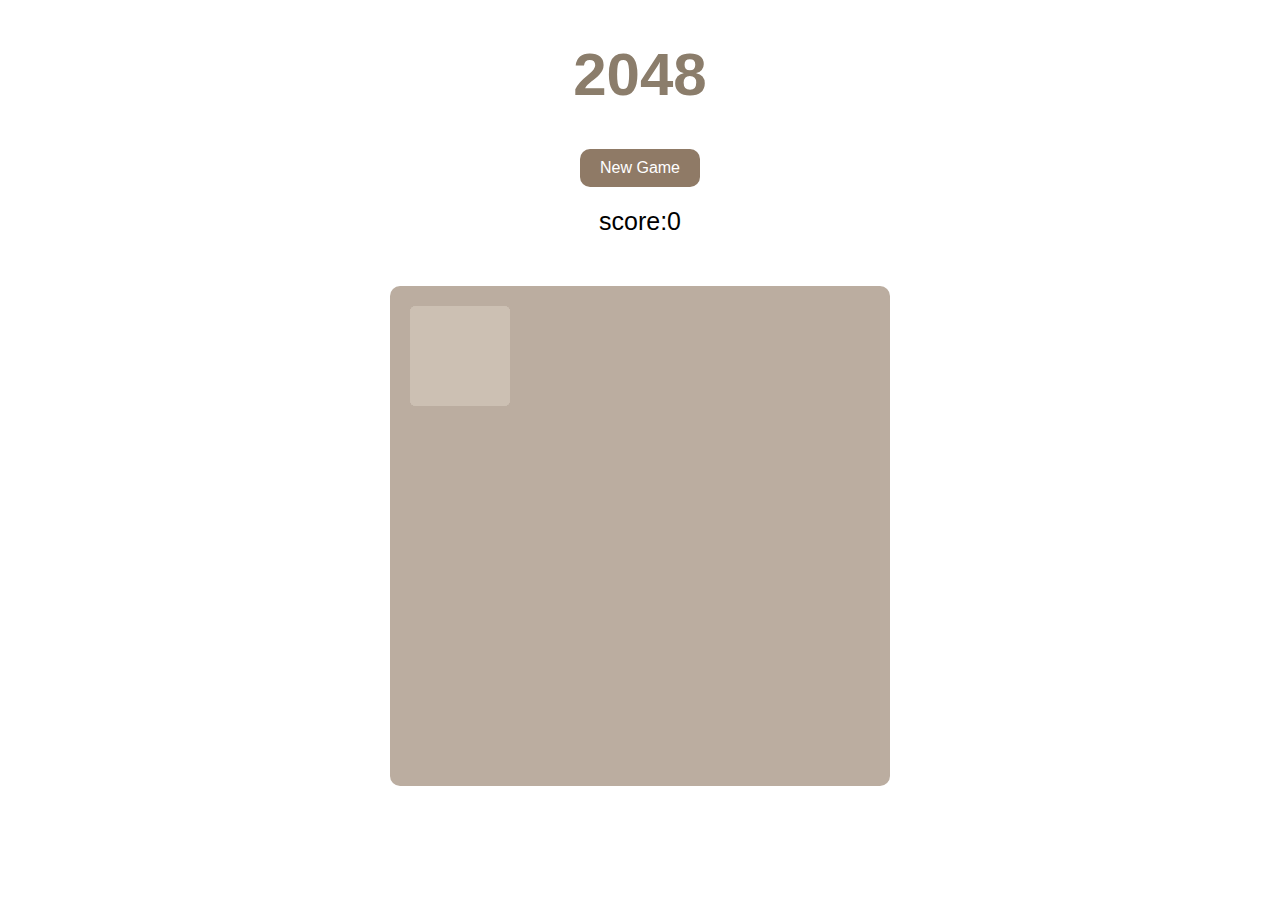
==== 2048/index.html @ 456e954c "第一版 2048" ====
<!DOCTYPE html>
<html>
<head>
	<meta charset="utf-8" />
	<title>2048小游戏</title>
	<!-- CSS样式文件 -->
	<link rel="stylesheet" type="text/css" href="2048.css" />
	<!-- jQuery库函数 -->
	<script type="text/javascript" src="http://libs.baidu.com/jquery/1.9.0/jquery.min.js"></script> 
	<!-- 底层支撑文件 -->
	<script type="text/javascript" src="support2048.js"></script>
	<!-- 动画效果文件 -->
	<script type="text/javascript" src="animation2048.js"></script>
	<!-- 游戏主逻辑文件 -->
	<script type="text/javascript" src="main2048.js"></script>
</head>
<body>
	<header>
		<h1>2048</h1>
		<a href="javascript:NewGame();" id="NewGameButton">New Game</a>
		<p>score:<span id="score">0</span></p>
	</header>
	<!-- 4X4网格布局 -->
	<div id="grid-container">
		<!-- 每个小网格用一个块标签表示，共16个 -->
		<!-- 网格样式相同分于同一类，每个网格又起一个id，
		如第一个网格id表示第一行第一列的格子 -->
		<div class="grid-cell" id="grid-cell-0-0"></div>
		<div class="grid-cell" id="grid-cell-0-1"></div>
		<div class="grid-cell" id="grid-cell-0-2"></div>
		<div class="grid-cell" id="grid-cell-0-3"></div>

		<div class="grid-cell" id="grid-cell-1-0"></div>
		<div class="grid-cell" id="grid-cell-1-1"></div>
		<div class="grid-cell" id="grid-cell-1-2"></div>
		<div class="grid-cell" id="grid-cell-1-3"></div>

		<div class="grid-cell" id="grid-cell-2-0"></div>
		<div class="grid-cell" id="grid-cell-2-1"></div>
		<div class="grid-cell" id="grid-cell-2-2"></div>
		<div class="grid-cell" id="grid-cell-2-3"></div>

		<div class="grid-cell" id="grid-cell-3-0"></div>
		<div class="grid-cell" id="grid-cell-3-1"></div>
		<div class="grid-cell" id="grid-cell-3-2"></div>
		<div class="grid-cell" id="grid-cell-3-3"></div>
	</div>
</body>
</html>
---- 2048/2048.css ----
header{
	display: block;				/* 设置header标签为块状元素 */ 
	margin: 0 auto;				/* 上下外边距设置为0，左右边距自动调整为相同值，即居中 */
	width: 500px;				/* 宽度设置为500px */
	text-align: center;			/* 文本居中 */
}

header h1{
	font-family: Arial;			/* 字体设置 */
	font-size: 60px;			/* 字体大小设置 */
	font-weight: bold;      	/* 设置粗体 */

	color: #8b7d6b;
}

header #NewGameButton{
	display: block;				/* 设置按钮为块状元素 */
	margin: 20px auto;			/* 上下外边距20px，左右居中 */
	
	width: 100px;				/* 按钮宽度为100px */
	padding: 10px;  			/* 内边距均设置为10px */
	background-color: #8f7a66;	/* 按钮背景颜色 */

	font-family: Arial;			/* 字体设置 */
	color: white; 				/* 字体颜色设置为白色 */

	border-radius: 10px;		/* 设置圆角边框 */

	text-decoration: none;		/* 无文本修饰 */
}
header #NewGameButton:hover{
	background-color: #9f8b77;  /* 设置hover伪类使鼠标移动到按钮上时颜色变化 */
}

header p{
	/* score样式设置 */
	font-family: Arial;			/* 字体设置 */
	font-size: 25px; 			/* 25px */
	margin: 20px auto; 			/* 上下外边距20px，左右居中 */
}

#grid-container{
	width: 460px; 				/* 外层大网格宽度设置为460px,即500-20*2 */
	height: 460px; 				/* 高度也设置为460px */
	padding: 20px; 				/* 内边距设置为20px */

	margin: 50px auto;			/* 上下外边距50px，左右居中 */
	background-color: #bbada0;	/* 设置背景颜色 */

	border-radius: 10px; 		/* 设置圆角边框 */
	position: relative;  		/* 父元素设置相对定位 */	
}

.grid-cell{
	width: 100px;				/* 宽100px */
	height: 100px; 				/* 高100px */
	border-radius: 6px; 		/* 圆角边框6px */
	background-color: #ccc0b3;	/* 背景颜色 */

	position: absolute; 		/* 子元素设置绝对定位 */
}

.number-cell{
	border-radius: 6px; 		/* 设置圆角边狂 */

	font-family: Arial; 		
	font-weight: bold; 			/* 粗体 */
	font-size: 60px; 			/* 字体大小 */
	line-height: 100px; 		/* 行高为100px */
	text-align: center; 		/* 文本居中 */

	position: absolute; 		/* 绝对定位 */
}
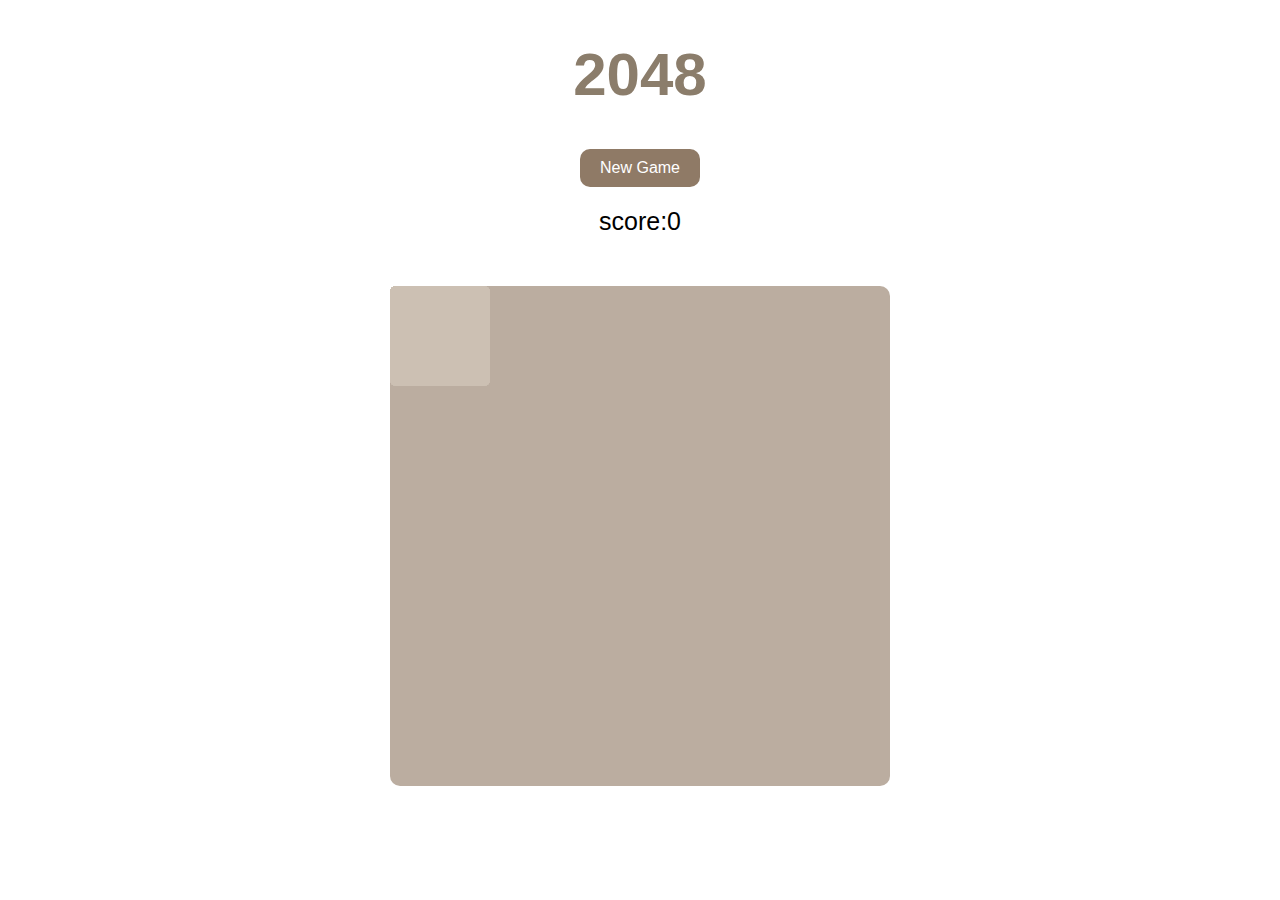
==== commit 677fc7d8: "第三版 2048" ====
--- a/2048/index.html
+++ b/2048/index.html
@@ -44,6 +44,10 @@
 		<div class="grid-cell" id="grid-cell-3-1"></div>
 		<div class="grid-cell" id="grid-cell-3-2"></div>
 		<div class="grid-cell" id="grid-cell-3-3"></div>
+
+		<div id="end-board">
+			<p id="end-board-info"></p>
+		</div>
 	</div>
 </body>
 </html>--- a/2048/2048.css
+++ b/2048/2048.css
@@ -40,9 +40,8 @@
 }
 
 #grid-container{
-	width: 460px; 				/* 外层大网格宽度设置为460px,即500-20*2 */
-	height: 460px; 				/* 高度也设置为460px */
-	padding: 20px; 				/* 内边距设置为20px */
+	width: 500px; 				/* 外层大网格宽度设置为500px, */
+	height: 500px; 				/* 高度也设置为500px */
 
 	margin: 50px auto;			/* 上下外边距50px，左右居中 */
 	background-color: #bbada0;	/* 设置背景颜色 */
@@ -65,9 +64,55 @@
 
 	font-family: Arial; 		
 	font-weight: bold; 			/* 粗体 */
-	font-size: 60px; 			/* 字体大小 */
+	font-size: 40px; 			/* 字体大小 */
 	line-height: 100px; 		/* 行高为100px */
 	text-align: center; 		/* 文本居中 */
 
 	position: absolute; 		/* 绝对定位 */
+}
+
+#end-board{
+	width: 460px;				/* 宽度460px */
+	height: 460px; 				/* 高度460px */
+	padding: 20px; 				/* 内边距20px */
+
+	background-color: #f5fffa;  /* 背景颜色 */
+	border-radius: 10px;  		/* 设置圆角边框 */
+
+	opacity: 0.8;  				/* 透明度20% */
+	display: none; 				/* 隐藏 */
+	
+	position: absolute; 		/* 绝对定位 */
+	z-index: 1;					/* 置于最上层 */					
+}
+
+#end-board-info{
+	font-family: Arial;			/* 字体设置 */
+	font-size:  60px; 			/* 字体大小60px */
+	font-weight: bold; 			/* 设置粗体 */
+	line-height: 60px; 			/* 行高60px */
+	text-align: center; 		/* 文本居中 */
+
+	margin: 220px auto 0;       /* 上外边距220px，左右居中，下外边距为0 */
+	color: #8b7d6b;
+}
+
+.end-board-button{
+	display: block;				/* 设置按钮为块状元素 */
+	margin: 20px auto;			/* 上下外边距20px，左右居中 */
+	
+	width: 100px;				/* 按钮宽度为100px */
+	padding: 10px;  			/* 内边距均设置为10px */
+	background-color: #8f7a66;	/* 按钮背景颜色 */
+
+	font-family: Arial;			/* 字体设置 */
+	text-align: center; 		/* 文本居中 */
+	color: white; 				/* 字体颜色设置为白色 */
+
+	border-radius: 10px;		/* 设置圆角边框 */
+
+	text-decoration: none;		/* 无文本修饰 */
+}
+.end-board-button:hover{
+	background-color: #9f8b77;
 }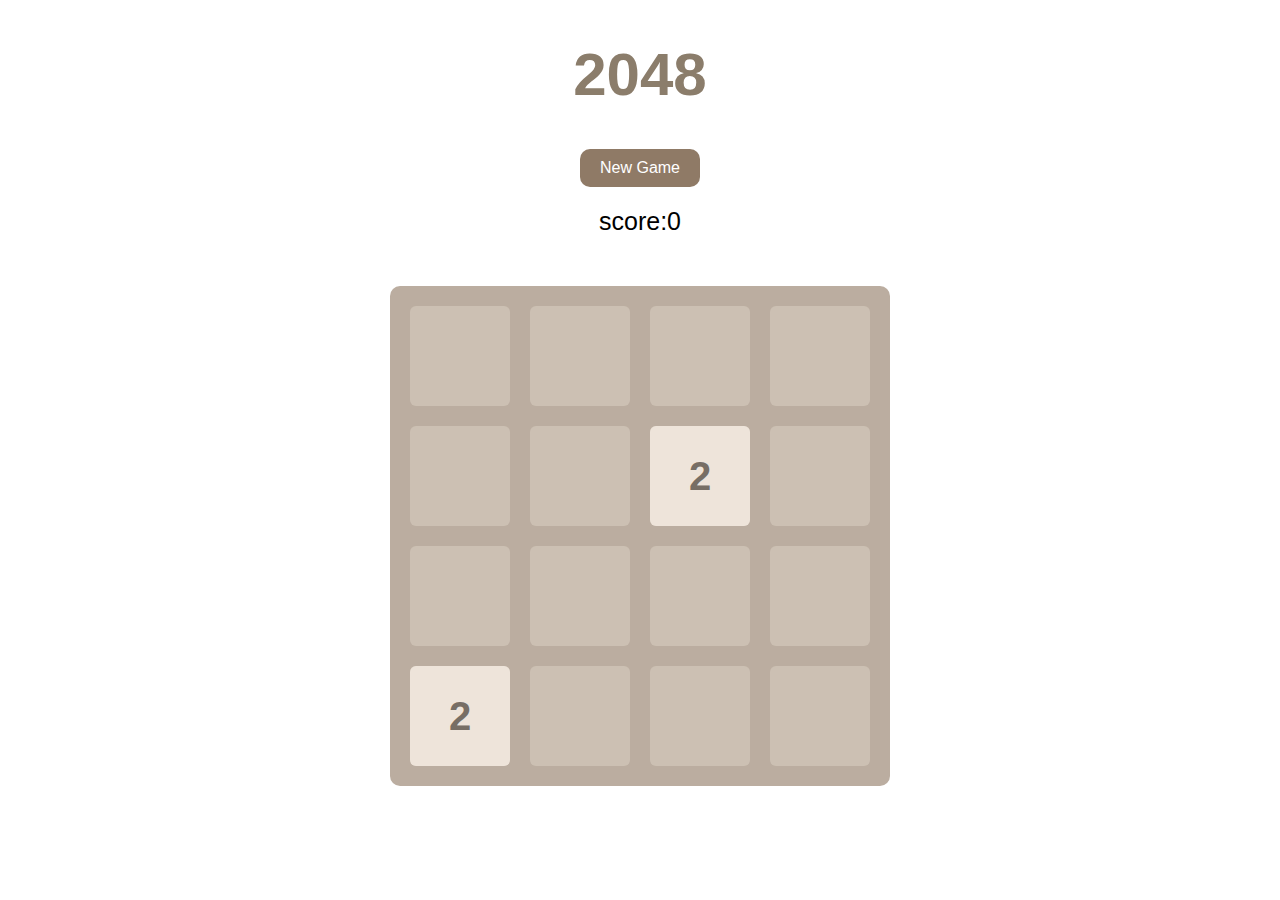
==== commit be9228b5: "尝试引用官网版jQuery库" ====
--- a/2048/index.html
+++ b/2048/index.html
@@ -6,7 +6,7 @@
 	<!-- CSS样式文件 -->
 	<link rel="stylesheet" type="text/css" href="2048.css" />
 	<!-- jQuery库函数 -->
-	<script type="text/javascript" src="http://libs.baidu.com/jquery/1.9.0/jquery.min.js"></script> 
+	<script type="text/javascript" src="https://code.jquery.com/jquery-3.1.1.min.js"></script> 
 	<!-- 底层支撑文件 -->
 	<script type="text/javascript" src="support2048.js"></script>
 	<!-- 动画效果文件 -->
@@ -50,4 +50,4 @@
 		</div>
 	</div>
 </body>
-</html>+</html>
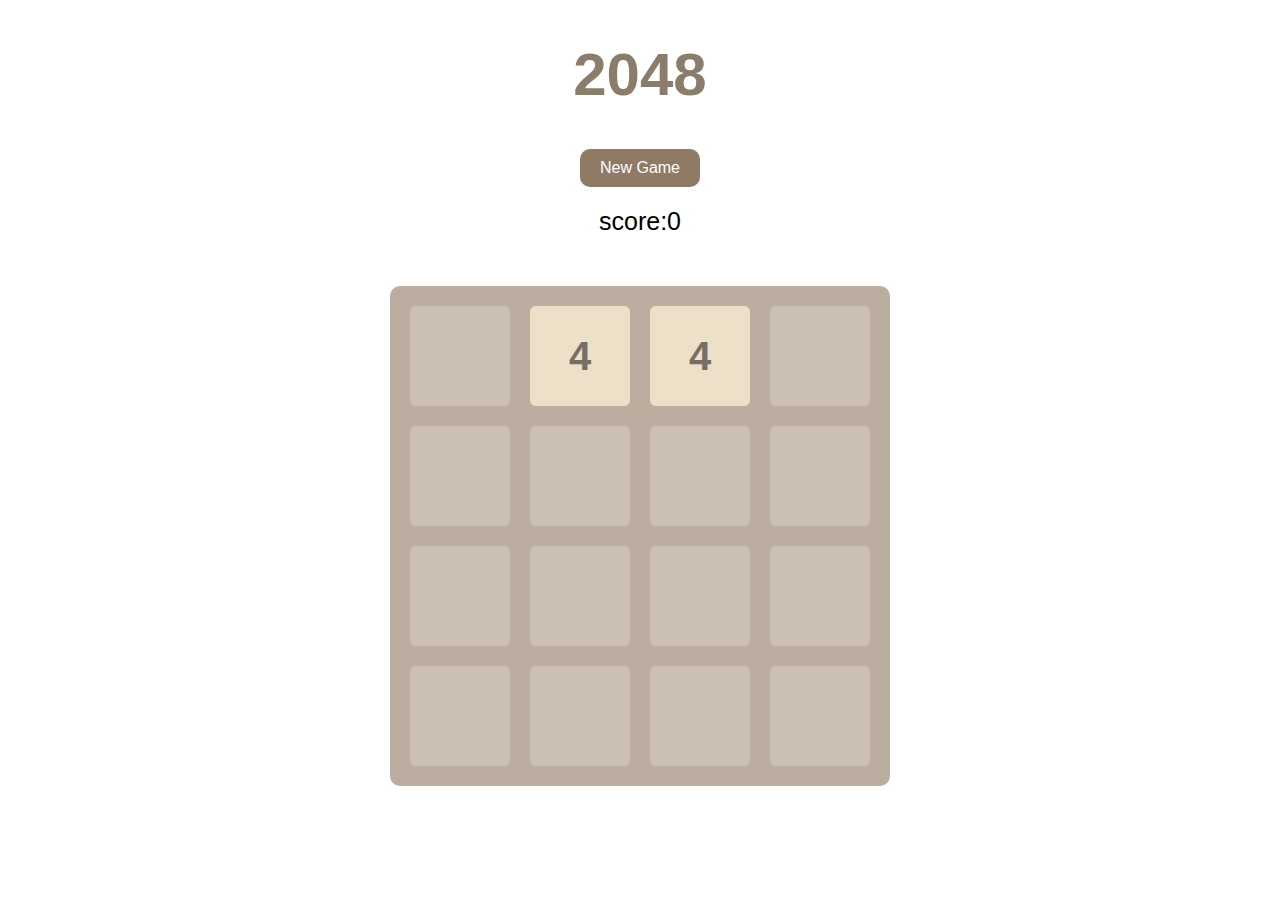
==== commit 77812a7b: "同步本地" ====
--- a/2048/index.html
+++ b/2048/index.html
@@ -50,4 +50,4 @@
 		</div>
 	</div>
 </body>
-</html>
+</html>